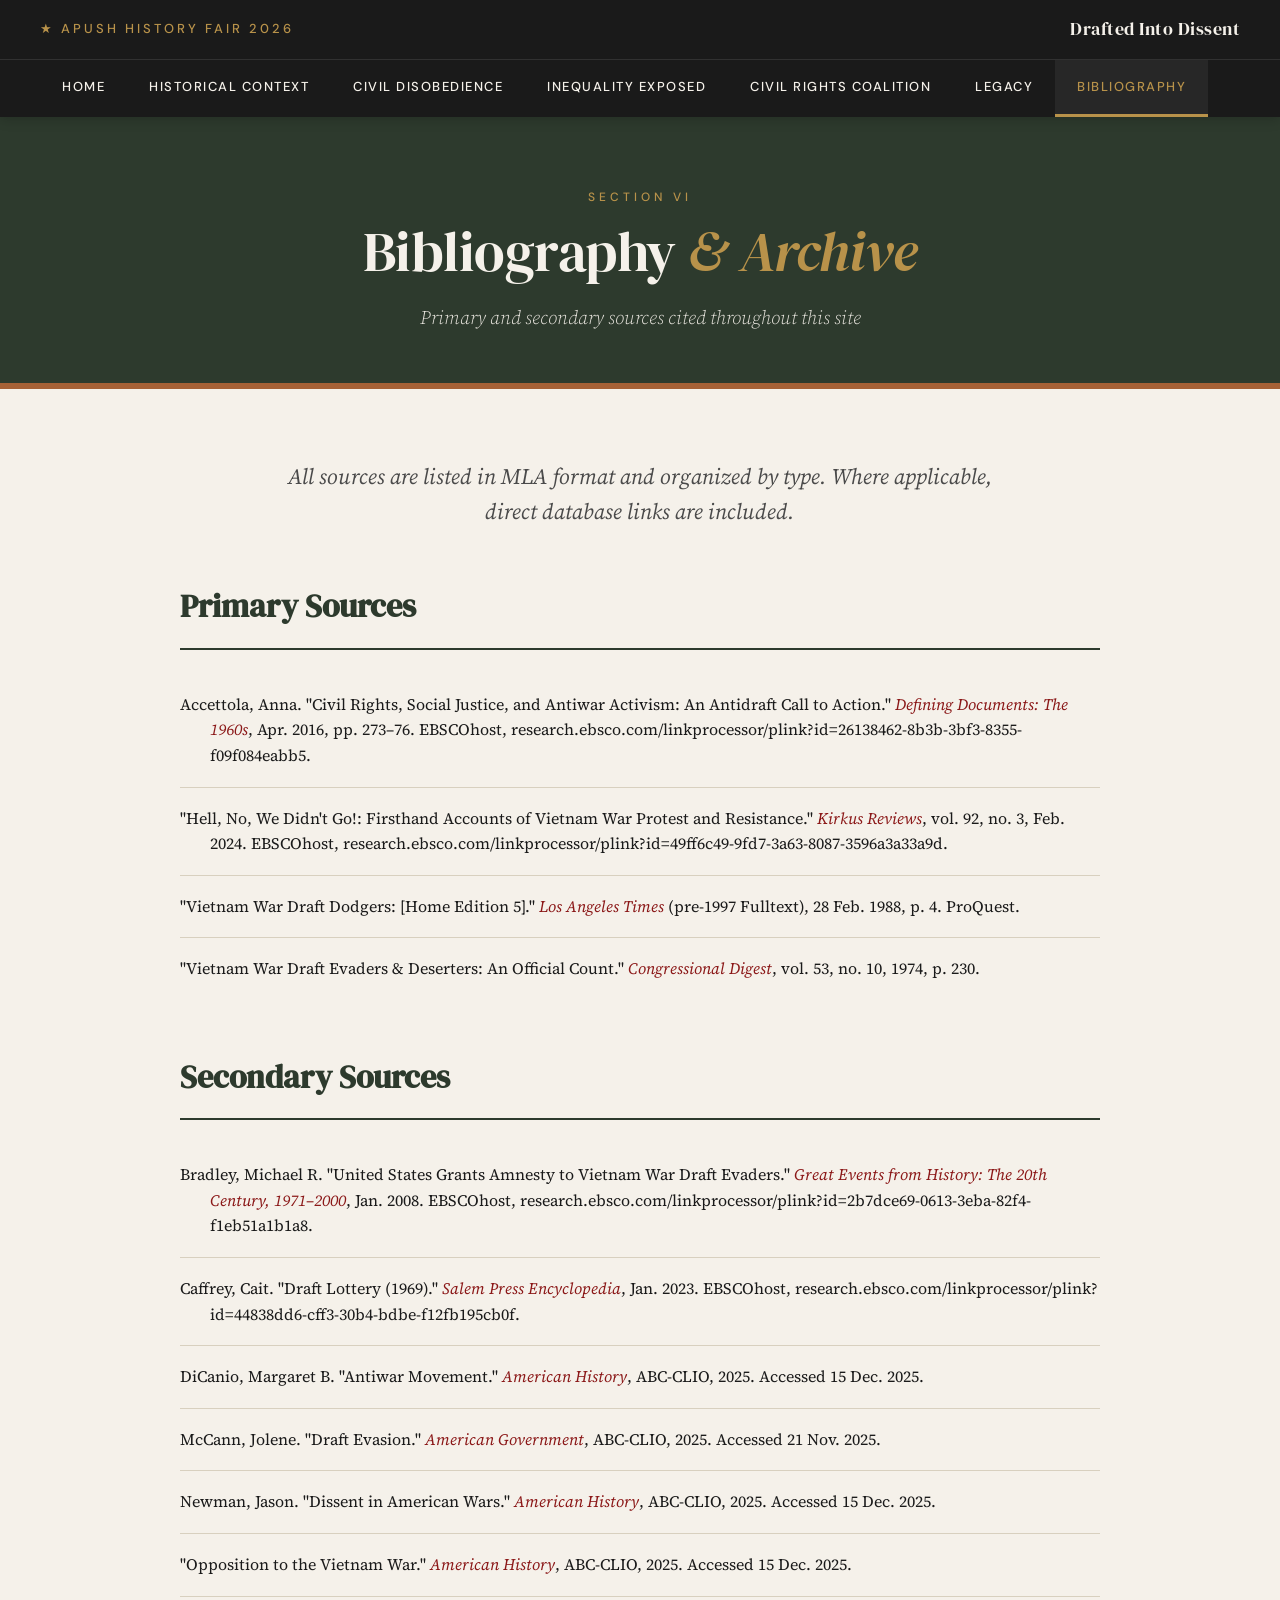
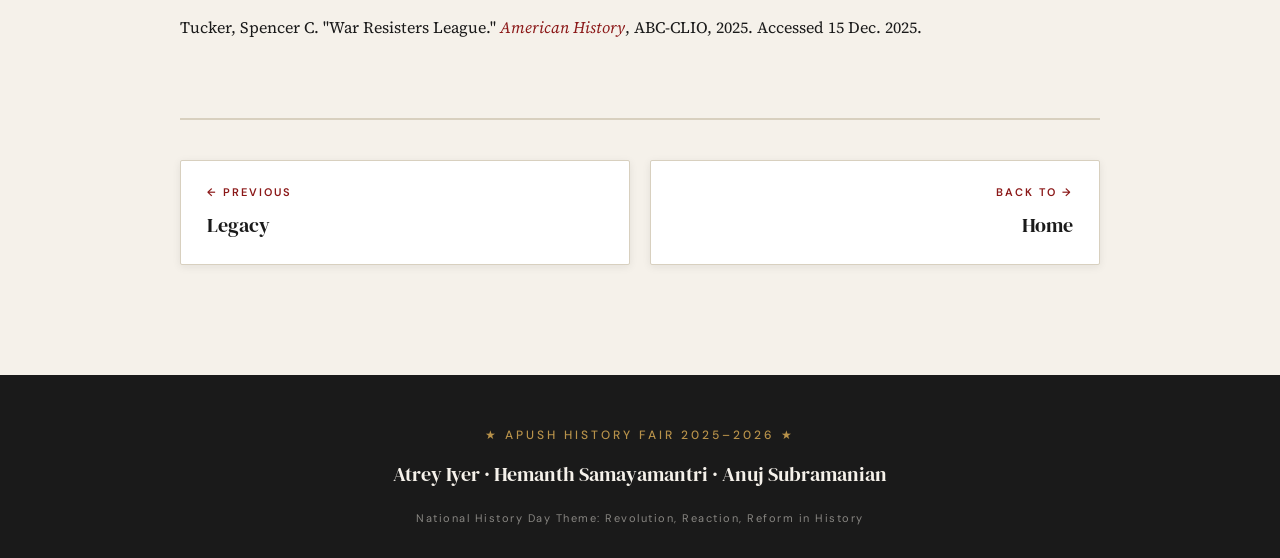
==== bibliography.html @ 7149a208 "History Fair Website Layout Done" ====
<!DOCTYPE html>
<html lang="en">
<head>
<meta charset="UTF-8">
<meta name="viewport" content="width=device-width, initial-scale=1.0">
<title>Bibliography | Drafted Into Dissent</title>
<link rel="preconnect" href="https://fonts.googleapis.com">
<link rel="preconnect" href="https://fonts.gstatic.com" crossorigin>
<link href="https://fonts.googleapis.com/css2?family=DM+Serif+Display:ital@0;1&family=Source+Serif+4:ital,wght@0,300;0,400;0,600;1,400&family=DM+Sans:wght@400;500;600&display=swap" rel="stylesheet">
<link rel="stylesheet" href="styles.css">
</head>
<body>

<header class="site-header">
  <div class="header-top">
    <div class="site-brand">★ APUSH History Fair 2026</div>
    <div class="site-title-mini">Drafted Into Dissent</div>
    <button class="menu-toggle" onclick="document.querySelector('.page-nav').classList.toggle('open')">MENU</button>
  </div>
  <nav class="page-nav">
    <a href="index.html">Home</a>
    <a href="context.html">Historical Context</a>
    <a href="disobedience.html">Civil Disobedience</a>
    <a href="inequality.html">Inequality Exposed</a>
    <a href="civil-rights.html">Civil Rights Coalition</a>
    <a href="legacy.html">Legacy</a>
    <a href="bibliography.html" class="active">Bibliography</a>
  </nav>
</header>

<main>

  <section class="page-banner">
    <div class="page-eyebrow">Section VI</div>
    <h1 class="page-title">Bibliography <em>&amp; Archive</em></h1>
    <p class="page-subtitle">Primary and secondary sources cited throughout this site</p>
  </section>

  <div class="container">
    <section class="content">

      <p class="intro-text">All sources are listed in MLA format and organized by type. Where applicable, direct database links are included.</p>

      <div class="bib-section">
        <h2>Primary Sources</h2>

        <div class="bib-entry">
          Accettola, Anna. "Civil Rights, Social Justice, and Antiwar Activism: An Antidraft Call to Action." <em>Defining Documents: The 1960s</em>, Apr. 2016, pp. 273–76. EBSCOhost, research.ebsco.com/linkprocessor/plink?id=26138462-8b3b-3bf3-8355-f09f084eabb5.
        </div>

        <div class="bib-entry">
          "Hell, No, We Didn't Go!: Firsthand Accounts of Vietnam War Protest and Resistance." <em>Kirkus Reviews</em>, vol. 92, no. 3, Feb. 2024. EBSCOhost, research.ebsco.com/linkprocessor/plink?id=49ff6c49-9fd7-3a63-8087-3596a3a33a9d.
        </div>

        <div class="bib-entry">
          "Vietnam War Draft Dodgers: [Home Edition 5]." <em>Los Angeles Times</em> (pre-1997 Fulltext), 28 Feb. 1988, p. 4. ProQuest.
        </div>

        <div class="bib-entry">
          "Vietnam War Draft Evaders &amp; Deserters: An Official Count." <em>Congressional Digest</em>, vol. 53, no. 10, 1974, p. 230.
        </div>

      </div>

      <div class="bib-section">
        <h2>Secondary Sources</h2>

        <div class="bib-entry">
          Bradley, Michael R. "United States Grants Amnesty to Vietnam War Draft Evaders." <em>Great Events from History: The 20th Century, 1971–2000</em>, Jan. 2008. EBSCOhost, research.ebsco.com/linkprocessor/plink?id=2b7dce69-0613-3eba-82f4-f1eb51a1b1a8.
        </div>

        <div class="bib-entry">
          Caffrey, Cait. "Draft Lottery (1969)." <em>Salem Press Encyclopedia</em>, Jan. 2023. EBSCOhost, research.ebsco.com/linkprocessor/plink?id=44838dd6-cff3-30b4-bdbe-f12fb195cb0f.
        </div>

        <div class="bib-entry">
          DiCanio, Margaret B. "Antiwar Movement." <em>American History</em>, ABC-CLIO, 2025. Accessed 15 Dec. 2025.
        </div>

        <div class="bib-entry">
          McCann, Jolene. "Draft Evasion." <em>American Government</em>, ABC-CLIO, 2025. Accessed 21 Nov. 2025.
        </div>

        <div class="bib-entry">
          Newman, Jason. "Dissent in American Wars." <em>American History</em>, ABC-CLIO, 2025. Accessed 15 Dec. 2025.
        </div>

        <div class="bib-entry">
          "Opposition to the Vietnam War." <em>American History</em>, ABC-CLIO, 2025. Accessed 15 Dec. 2025.
        </div>

        <div class="bib-entry">
          Tucker, Spencer C. "War Resisters League." <em>American History</em>, ABC-CLIO, 2025. Accessed 15 Dec. 2025.
        </div>

      </div>

      <nav class="page-pagination">
        <a href="legacy.html" class="page-pag-prev">
          <span class="page-pag-label">← Previous</span>
          <span class="page-pag-title">Legacy</span>
        </a>
        <a href="index.html" class="page-pag-next">
          <span class="page-pag-label">Back to →</span>
          <span class="page-pag-title">Home</span>
        </a>
      </nav>

    </section>
  </div>

</main>

<footer class="site-footer">
  <div class="footer-brand">★ APUSH History Fair 2025–2026 ★</div>
  <div class="footer-names">Atrey Iyer · Hemanth Samayamantri · Anuj Subramanian</div>
  <div class="footer-meta">National History Day Theme: Revolution, Reaction, Reform in History</div>
</footer>

<script>
  document.querySelectorAll('.page-nav a').forEach(a => {
    a.addEventListener('click', () => document.querySelector('.page-nav').classList.remove('open'));
  });
</script>

</body>
</html>
---- styles.css ----
/* ============================================
   DRAFTED INTO DISSENT — Shared Stylesheet
   ============================================ */

:root {
  --bg: #f5f1ea;
  --bg-alt: #ebe5d8;
  --card: #ffffff;
  --ink: #1a1a1a;
  --ink-soft: #4a4a4a;
  --muted: #7a7a7a;
  --accent: #8b1818;
  --accent-dark: #6b0e0e;
  --olive: #2d3a2d;
  --olive-soft: #4a5a48;
  --gold: #b8924a;
  --border: #d8d0bf;
  --shadow: 0 2px 8px rgba(26, 26, 26, 0.08);
  --shadow-lg: 0 8px 24px rgba(26, 26, 26, 0.12);
}

* { margin: 0; padding: 0; box-sizing: border-box; }

html { scroll-behavior: smooth; }

body {
  font-family: 'Source Serif 4', Georgia, serif;
  background: var(--bg);
  color: var(--ink);
  line-height: 1.7;
  font-size: 18px;
  min-height: 100vh;
  display: flex;
  flex-direction: column;
}

/* ============================================
   NAVIGATION
   ============================================ */

header.site-header {
  background: var(--ink);
  color: var(--bg);
  padding: 0;
  position: sticky;
  top: 0;
  z-index: 100;
  box-shadow: 0 2px 12px rgba(0,0,0,0.2);
}

.header-top {
  padding: 14px 40px;
  border-bottom: 1px solid rgba(255,255,255,0.1);
  display: flex;
  justify-content: space-between;
  align-items: center;
}

.site-brand {
  font-family: 'DM Sans', sans-serif;
  font-size: 13px;
  letter-spacing: 3px;
  text-transform: uppercase;
  font-weight: 500;
  color: var(--gold);
}

.site-title-mini {
  font-family: 'DM Serif Display', serif;
  font-size: 18px;
  color: var(--bg);
  letter-spacing: 0.5px;
}

nav.page-nav {
  padding: 0 40px;
  display: flex;
  overflow-x: auto;
  scrollbar-width: thin;
}

nav.page-nav a {
  color: var(--bg);
  text-decoration: none;
  font-family: 'DM Sans', sans-serif;
  font-size: 13px;
  font-weight: 500;
  letter-spacing: 1.5px;
  text-transform: uppercase;
  padding: 16px 22px;
  white-space: nowrap;
  border-bottom: 3px solid transparent;
  transition: all 0.2s ease;
}

nav.page-nav a:hover {
  color: var(--gold);
  background: rgba(255,255,255,0.04);
}

nav.page-nav a.active {
  color: var(--gold);
  border-bottom-color: var(--gold);
  background: rgba(255,255,255,0.06);
}

.menu-toggle {
  display: none;
  background: none;
  border: 1px solid var(--bg);
  color: var(--bg);
  font-family: 'DM Sans', sans-serif;
  padding: 6px 12px;
  cursor: pointer;
  font-size: 12px;
  letter-spacing: 1px;
}

/* ============================================
   MAIN
   ============================================ */

main {
  flex: 1;
  width: 100%;
}

.container {
  max-width: 1000px;
  margin: 0 auto;
  padding: 0 40px;
}

.container-wide {
  max-width: 1200px;
  margin: 0 auto;
  padding: 0 40px;
}

/* ============================================
   PAGE BANNER
   ============================================ */

.page-banner {
  background: var(--olive);
  color: var(--bg);
  padding: 70px 40px 50px;
  text-align: center;
  position: relative;
  border-bottom: 6px solid var(--gold);
}

.page-banner::after {
  content: '';
  position: absolute;
  bottom: -6px;
  left: 0;
  right: 0;
  height: 6px;
  background: var(--accent);
  opacity: 0.4;
}

.page-eyebrow {
  font-family: 'DM Sans', sans-serif;
  font-size: 12px;
  letter-spacing: 4px;
  text-transform: uppercase;
  color: var(--gold);
  margin-bottom: 14px;
  font-weight: 500;
}

.page-title {
  font-family: 'DM Serif Display', serif;
  font-size: clamp(36px, 5vw, 56px);
  line-height: 1.1;
  font-weight: 400;
  max-width: 900px;
  margin: 0 auto;
  letter-spacing: -0.5px;
}

.page-title em {
  color: var(--gold);
  font-style: italic;
}

.page-subtitle {
  font-family: 'Source Serif 4', serif;
  font-size: 19px;
  font-style: italic;
  max-width: 700px;
  margin: 18px auto 0;
  opacity: 0.92;
  font-weight: 300;
}

/* ============================================
   CONTENT SECTIONS
   ============================================ */

.content {
  padding: 70px 0;
}

.intro-text {
  font-family: 'Source Serif 4', serif;
  font-size: 22px;
  line-height: 1.6;
  color: var(--ink-soft);
  font-style: italic;
  max-width: 800px;
  margin: 0 auto 50px;
  text-align: center;
  padding: 0 20px;
}

.section-block {
  margin-bottom: 60px;
}

.section-block h2 {
  font-family: 'DM Serif Display', serif;
  font-size: clamp(28px, 3.5vw, 40px);
  font-weight: 400;
  color: var(--olive);
  margin-bottom: 20px;
  line-height: 1.2;
  letter-spacing: -0.5px;
}

.section-block h3 {
  font-family: 'DM Serif Display', serif;
  font-size: 24px;
  font-weight: 400;
  color: var(--ink);
  margin-bottom: 12px;
  margin-top: 30px;
}

.section-block p {
  margin-bottom: 20px;
  font-size: 18px;
  line-height: 1.75;
}

.section-block p strong {
  color: var(--accent);
  font-weight: 600;
}

/* ============================================
   IMAGE PLACEHOLDERS
   ============================================ */

.img-placeholder {
  background: var(--bg-alt);
  border: 2px dashed var(--olive-soft);
  padding: 30px;
  margin: 30px 0;
  text-align: center;
  display: flex;
  flex-direction: column;
  align-items: center;
  justify-content: center;
  gap: 12px;
  aspect-ratio: 16/10;
  position: relative;
  border-radius: 2px;
}

.img-placeholder::before {
  content: 'INSERT IMAGE';
  position: absolute;
  top: 14px;
  left: 14px;
  font-family: 'DM Sans', sans-serif;
  font-size: 10px;
  letter-spacing: 2px;
  font-weight: 600;
  color: var(--accent);
  background: var(--card);
  padding: 4px 10px;
  border: 1px solid var(--accent);
}

.img-placeholder .icon {
  font-size: 48px;
  opacity: 0.4;
  color: var(--olive);
}

.img-placeholder .desc {
  font-family: 'DM Sans', sans-serif;
  font-size: 13px;
  color: var(--ink-soft);
  max-width: 80%;
  line-height: 1.5;
  font-style: italic;
}

.img-caption {
  font-family: 'DM Sans', sans-serif;
  font-size: 12px;
  text-transform: uppercase;
  letter-spacing: 1.5px;
  color: var(--muted);
  margin-top: -20px;
  margin-bottom: 30px;
  text-align: center;
  font-weight: 500;
}

/* Side-by-side layout */
.split {
  display: grid;
  grid-template-columns: 1fr 1fr;
  gap: 40px;
  align-items: start;
  margin: 40px 0;
}

/* ============================================
   THESIS BOX (Home page)
   ============================================ */

.thesis-box {
  background: var(--card);
  border-left: 6px solid var(--accent);
  padding: 40px 50px;
  margin: 50px 0;
  box-shadow: var(--shadow-lg);
  position: relative;
}

.thesis-box-label {
  font-family: 'DM Sans', sans-serif;
  font-size: 11px;
  letter-spacing: 3px;
  text-transform: uppercase;
  color: var(--accent);
  font-weight: 600;
  margin-bottom: 14px;
}

.thesis-box p {
  font-family: 'DM Serif Display', serif;
  font-size: 22px;
  line-height: 1.5;
  color: var(--ink);
  font-weight: 400;
}

.thesis-box .highlight {
  background: linear-gradient(transparent 60%, rgba(184, 146, 74, 0.35) 60%);
  padding: 0 2px;
}

.question-box {
  background: var(--olive);
  color: var(--bg);
  padding: 30px 40px;
  margin: 30px 0;
  border-radius: 2px;
}

.question-box-label {
  font-family: 'DM Sans', sans-serif;
  font-size: 11px;
  letter-spacing: 3px;
  text-transform: uppercase;
  color: var(--gold);
  font-weight: 600;
  margin-bottom: 10px;
}

.question-box p {
  font-family: 'Source Serif 4', serif;
  font-size: 18px;
  line-height: 1.6;
  font-style: italic;
}

/* ============================================
   EVIDENCE CARDS
   ============================================ */

.evidence-card {
  background: var(--card);
  border: 1px solid var(--border);
  padding: 30px 36px;
  margin: 30px 0;
  box-shadow: var(--shadow);
  border-radius: 2px;
}

.evidence-label {
  font-family: 'DM Sans', sans-serif;
  font-size: 11px;
  letter-spacing: 3px;
  text-transform: uppercase;
  color: var(--accent);
  font-weight: 600;
  margin-bottom: 14px;
  display: flex;
  align-items: center;
  gap: 10px;
}

.evidence-label::before {
  content: '';
  width: 24px;
  height: 2px;
  background: var(--accent);
}

.evidence-card h4 {
  font-family: 'DM Serif Display', serif;
  font-size: 20px;
  font-weight: 400;
  color: var(--ink);
  margin-bottom: 14px;
  line-height: 1.3;
}

.evidence-card p {
  font-size: 17px;
  line-height: 1.7;
  margin-bottom: 14px;
}

.evidence-source {
  font-family: 'DM Sans', sans-serif;
  font-size: 12px;
  color: var(--muted);
  margin-top: 16px;
  padding-top: 14px;
  border-top: 1px dashed var(--border);
  font-style: italic;
}

.analysis-card {
  background: var(--olive);
  color: var(--bg);
  padding: 26px 36px;
  margin-top: -10px;
  margin-bottom: 30px;
  margin-left: 30px;
  border-radius: 2px;
  box-shadow: var(--shadow);
}

.analysis-label {
  font-family: 'DM Sans', sans-serif;
  font-size: 11px;
  letter-spacing: 3px;
  text-transform: uppercase;
  color: var(--gold);
  font-weight: 600;
  margin-bottom: 12px;
}

.analysis-card p {
  font-size: 16px;
  line-height: 1.65;
}

/* ============================================
   STATS
   ============================================ */

.stats-row {
  display: grid;
  grid-template-columns: repeat(auto-fit, minmax(180px, 1fr));
  gap: 30px;
  margin: 50px 0;
  background: var(--ink);
  color: var(--bg);
  padding: 40px;
  border-radius: 2px;
}

.stat {
  text-align: center;
  border-right: 1px solid rgba(255,255,255,0.15);
  padding: 0 15px;
}

.stat:last-child { border-right: none; }

.stat-num {
  font-family: 'DM Serif Display', serif;
  font-size: 44px;
  line-height: 1;
  color: var(--gold);
  margin-bottom: 8px;
}

.stat-label {
  font-family: 'DM Sans', sans-serif;
  font-size: 11px;
  letter-spacing: 2px;
  text-transform: uppercase;
  font-weight: 500;
  opacity: 0.85;
}

/* ============================================
   PAGE NAVIGATION (PREV/NEXT)
   ============================================ */

.page-pagination {
  display: grid;
  grid-template-columns: 1fr 1fr;
  gap: 20px;
  margin: 60px 0 0;
  padding: 40px 0;
  border-top: 2px solid var(--border);
}

.page-pagination a {
  display: block;
  background: var(--card);
  border: 1px solid var(--border);
  padding: 22px 26px;
  text-decoration: none;
  color: var(--ink);
  transition: all 0.2s ease;
  box-shadow: var(--shadow);
  border-radius: 2px;
}

.page-pagination a:hover {
  background: var(--olive);
  color: var(--bg);
  border-color: var(--olive);
  transform: translateY(-2px);
  box-shadow: var(--shadow-lg);
}

.page-pagination a:hover .page-pag-label,
.page-pagination a:hover .page-pag-title {
  color: var(--bg);
}

.page-pagination .page-pag-prev { text-align: left; }
.page-pagination .page-pag-next { text-align: right; }

.page-pag-label {
  font-family: 'DM Sans', sans-serif;
  font-size: 11px;
  letter-spacing: 2px;
  text-transform: uppercase;
  color: var(--accent);
  font-weight: 600;
  margin-bottom: 6px;
  display: block;
  transition: color 0.2s;
}

.page-pag-title {
  font-family: 'DM Serif Display', serif;
  font-size: 20px;
  color: var(--ink);
  transition: color 0.2s;
}

.page-pagination a.disabled {
  opacity: 0.4;
  pointer-events: none;
  cursor: default;
}

/* ============================================
   HOME PAGE HERO
   ============================================ */

.home-hero {
  background: var(--ink);
  color: var(--bg);
  padding: 90px 40px 70px;
  text-align: center;
  border-bottom: 6px solid var(--gold);
  position: relative;
  overflow: hidden;
}

.home-hero::before {
  content: '';
  position: absolute;
  inset: 0;
  background-image:
    radial-gradient(ellipse at top left, rgba(184, 146, 74, 0.08) 0%, transparent 50%),
    radial-gradient(ellipse at bottom right, rgba(139, 24, 24, 0.1) 0%, transparent 50%);
  pointer-events: none;
}

.home-hero > * { position: relative; z-index: 1; }

.home-hero-eyebrow {
  font-family: 'DM Sans', sans-serif;
  font-size: 13px;
  letter-spacing: 5px;
  text-transform: uppercase;
  color: var(--gold);
  margin-bottom: 22px;
  font-weight: 500;
  display: flex;
  align-items: center;
  justify-content: center;
  gap: 20px;
}

.home-hero-eyebrow::before,
.home-hero-eyebrow::after {
  content: '';
  width: 60px;
  height: 1px;
  background: var(--gold);
}

.home-hero h1 {
  font-family: 'DM Serif Display', serif;
  font-size: clamp(56px, 9vw, 120px);
  line-height: 0.95;
  letter-spacing: -2px;
  font-weight: 400;
  margin-bottom: 24px;
}

.home-hero h1 em {
  color: var(--accent);
  font-style: italic;
}

.home-hero .tagline {
  font-family: 'Source Serif 4', serif;
  font-size: clamp(18px, 2vw, 22px);
  font-style: italic;
  max-width: 800px;
  margin: 0 auto 40px;
  opacity: 0.92;
}

.home-meta {
  display: flex;
  justify-content: center;
  gap: 50px;
  flex-wrap: wrap;
  padding-top: 30px;
  border-top: 1px solid rgba(255,255,255,0.15);
  max-width: 900px;
  margin: 40px auto 0;
}

.home-meta-item {
  font-family: 'DM Sans', sans-serif;
  font-size: 13px;
}

.home-meta-label {
  display: block;
  color: var(--gold);
  font-size: 10px;
  letter-spacing: 2.5px;
  text-transform: uppercase;
  margin-bottom: 6px;
  font-weight: 600;
}

.home-meta-value {
  color: var(--bg);
  font-size: 14px;
}

/* ============================================
   TIMELINE
   ============================================ */

.timeline-list {
  list-style: none;
  position: relative;
  padding-left: 30px;
}

.timeline-list::before {
  content: '';
  position: absolute;
  left: 8px;
  top: 12px;
  bottom: 12px;
  width: 2px;
  background: var(--olive);
}

.timeline-list li {
  position: relative;
  padding: 16px 0 16px 20px;
  border-bottom: 1px dashed var(--border);
}

.timeline-list li:last-child { border-bottom: none; }

.timeline-list li::before {
  content: '';
  position: absolute;
  left: -27px;
  top: 24px;
  width: 14px;
  height: 14px;
  background: var(--accent);
  border: 3px solid var(--bg);
  border-radius: 50%;
  box-shadow: 0 0 0 2px var(--olive);
}

.timeline-year {
  font-family: 'DM Serif Display', serif;
  font-size: 22px;
  color: var(--accent);
  margin-right: 16px;
  font-weight: 400;
}

.timeline-event {
  font-family: 'Source Serif 4', serif;
  font-size: 17px;
  color: var(--ink);
}

/* ============================================
   BIBLIOGRAPHY
   ============================================ */

.bib-section { margin-bottom: 50px; }

.bib-section h2 {
  font-family: 'DM Serif Display', serif;
  font-size: 32px;
  color: var(--olive);
  margin-bottom: 24px;
  padding-bottom: 14px;
  border-bottom: 2px solid var(--olive);
}

.bib-entry {
  padding: 18px 0;
  border-bottom: 1px solid var(--border);
  font-size: 16px;
  line-height: 1.6;
  padding-left: 30px;
  text-indent: -30px;
}

.bib-entry:last-child { border-bottom: none; }

.bib-entry em { color: var(--accent); }

/* ============================================
   FOOTER
   ============================================ */

footer.site-footer {
  background: var(--ink);
  color: var(--bg);
  padding: 50px 40px 30px;
  text-align: center;
  margin-top: auto;
}

.footer-brand {
  font-family: 'DM Sans', sans-serif;
  font-size: 12px;
  letter-spacing: 3px;
  text-transform: uppercase;
  color: var(--gold);
  margin-bottom: 12px;
  font-weight: 500;
}

.footer-names {
  font-family: 'DM Serif Display', serif;
  font-size: 20px;
  margin-bottom: 8px;
}

.footer-meta {
  font-family: 'DM Sans', sans-serif;
  font-size: 11px;
  color: rgba(245, 241, 234, 0.5);
  letter-spacing: 1.5px;
  margin-top: 18px;
}

/* ============================================
   RESPONSIVE
   ============================================ */

@media (max-width: 768px) {
  body { font-size: 16px; }

  .header-top { padding: 12px 20px; }

  nav.page-nav {
    display: none;
    flex-direction: column;
    padding: 0;
    background: var(--ink);
  }

  nav.page-nav.open { display: flex; }

  nav.page-nav a {
    padding: 14px 20px;
    border-bottom: 1px solid rgba(255,255,255,0.1);
  }

  .menu-toggle { display: block; }

  .container, .container-wide { padding: 0 20px; }

  .home-hero { padding: 60px 20px 50px; }

  .home-meta { gap: 25px; }

  .page-banner { padding: 50px 20px 40px; }

  .content { padding: 50px 0; }

  .split { grid-template-columns: 1fr; gap: 25px; }

  .analysis-card { margin-left: 0; }

  .evidence-card { padding: 24px 22px; }

  .thesis-box { padding: 28px 24px; }

  .stat { border-right: none; border-bottom: 1px solid rgba(255,255,255,0.15); padding-bottom: 20px; }
  .stat:last-child { border-bottom: none; }

  .page-pagination { grid-template-columns: 1fr; }
  .page-pagination .page-pag-next { text-align: left; }
}

/* Subtle page-load fade */
main {
  animation: pageIn 0.5s ease;
}

@keyframes pageIn {
  from { opacity: 0; transform: translateY(8px); }
  to { opacity: 1; transform: translateY(0); }
}
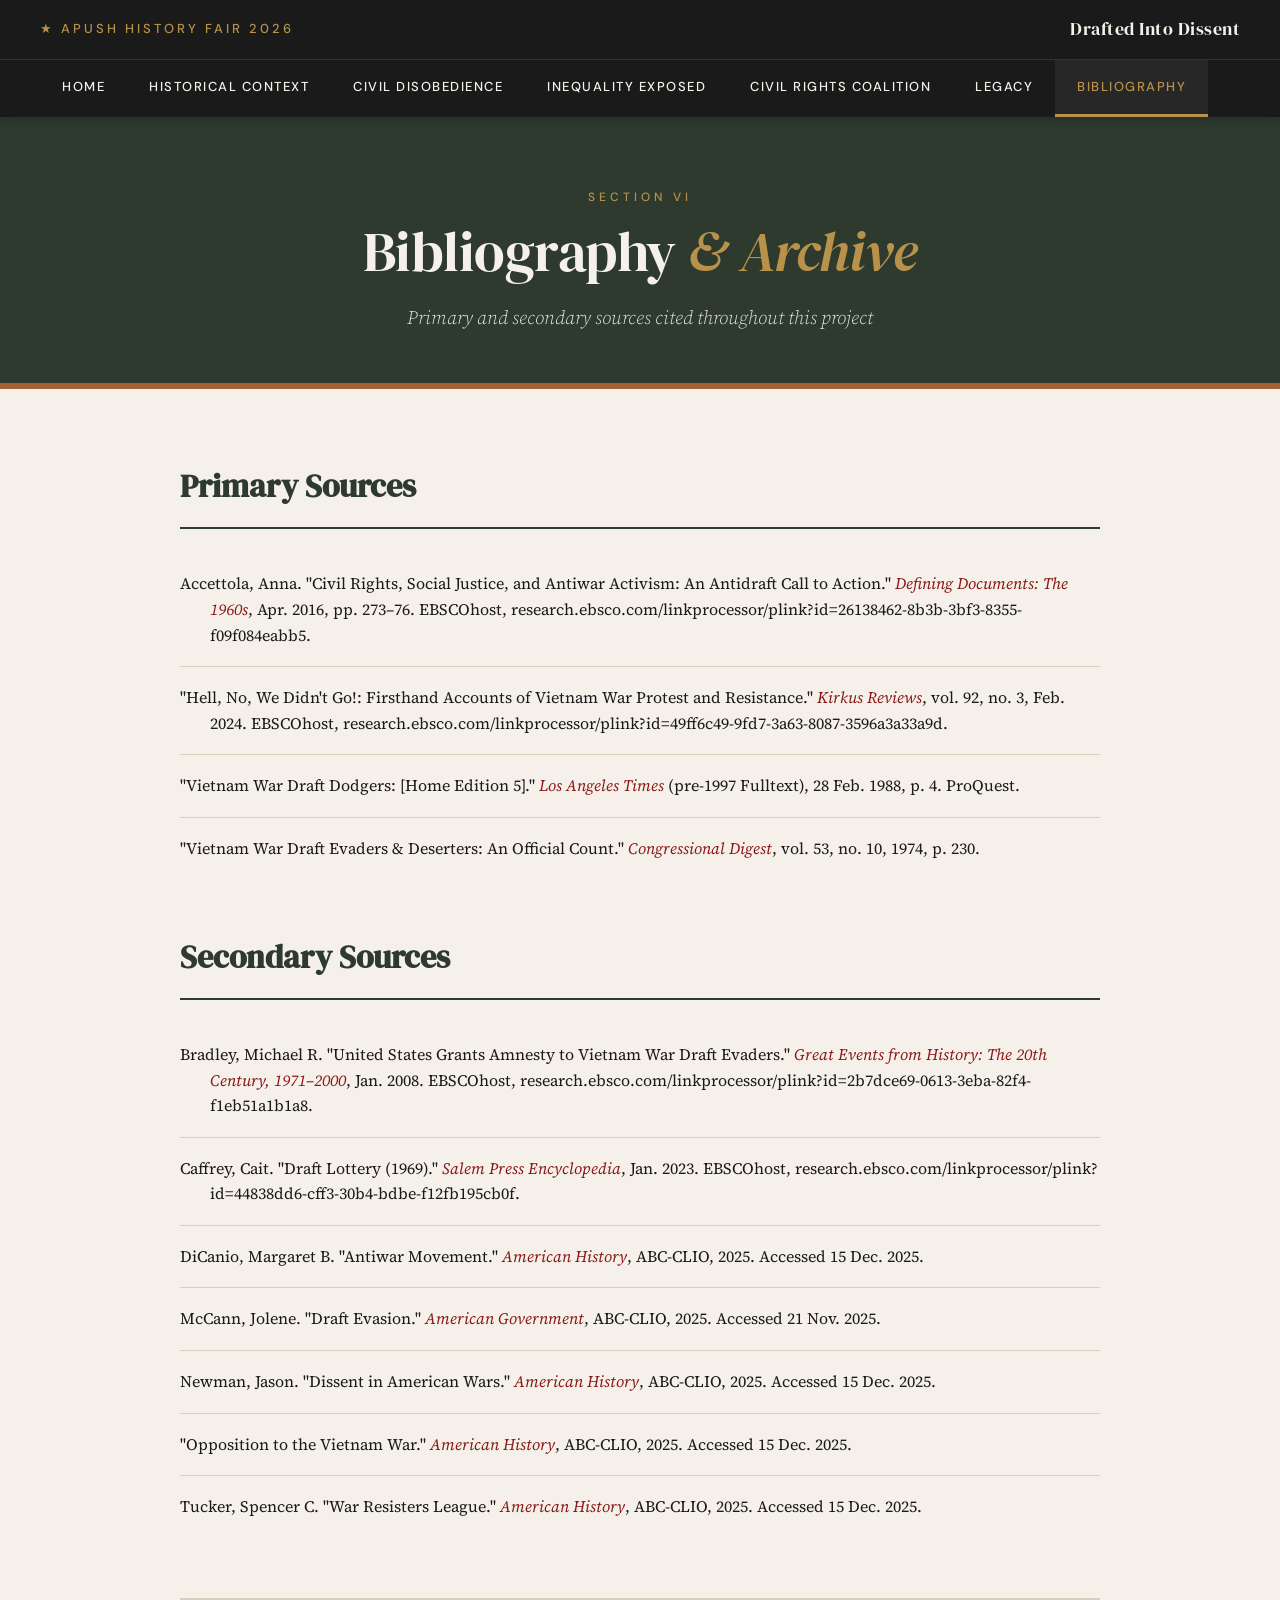
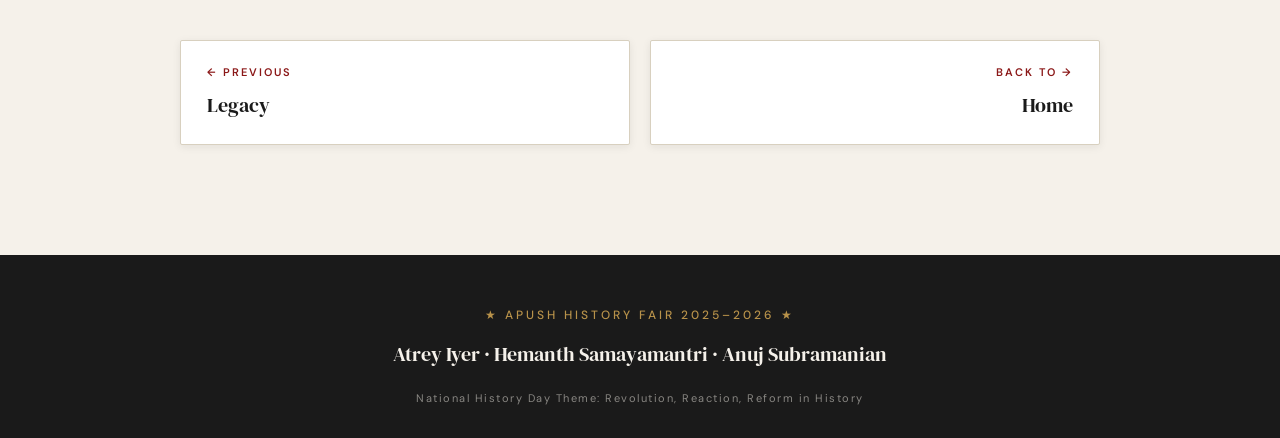
==== commit fad329b8: "Modify subtitle in bibliography section Updated the subtitle to reflect project context." ====
--- a/bibliography.html
+++ b/bibliography.html
@@ -33,13 +33,13 @@
   <section class="page-banner">
     <div class="page-eyebrow">Section VI</div>
     <h1 class="page-title">Bibliography <em>&amp; Archive</em></h1>
-    <p class="page-subtitle">Primary and secondary sources cited throughout this site</p>
+    <p class="page-subtitle">Primary and secondary sources cited throughout this project</p>
   </section>
 
   <div class="container">
     <section class="content">
 
-      <p class="intro-text">All sources are listed in MLA format and organized by type. Where applicable, direct database links are included.</p>
+      
 
       <div class="bib-section">
         <h2>Primary Sources</h2>
--- a/styles.css
+++ b/styles.css
@@ -301,29 +301,43 @@
 }
 
 .img-caption {
-  font-family: 'DM Sans', sans-serif;
-  font-size: 12px;
-  text-transform: uppercase;
-  letter-spacing: 1.5px;
-  color: var(--muted);
-  margin-top: -20px;
-  margin-bottom: 30px;
+  font-family: 'Source Serif 4', Georgia, serif;
+  font-size: 13px;
+  letter-spacing: normal;
+  color: var(--ink);
+  margin: 12px auto 30px;
+  max-width: 820px;
+  width: 100%;
   text-align: center;
-  font-weight: 500;
-}
-
-/* Side-by-side layout */
-.split {
-  display: grid;
-  grid-template-columns: 1fr 1fr;
-  gap: 40px;
-  align-items: start;
-  margin: 40px 0;
-}
-
-/* ============================================
-   THESIS BOX (Home page)
-   ============================================ */
+}
+
+.img-figure {
+  margin: 30px auto;
+  max-width: 820px;
+  width: 100%;
+  text-align: center;
+}
+
+.content img {
+  display: block;
+  margin: 0 auto 18px;
+  max-width: 100%;
+  height: auto;
+}
+
+.content .split > div > div {
+  text-align: center;
+}
+
+.img-figure img {
+  width: 100%;
+  max-width: 100%;
+  height: auto;
+  display: block;
+  margin: 0 auto;
+  border-radius: 4px;
+}
+
 
 .thesis-box {
   background: var(--card);
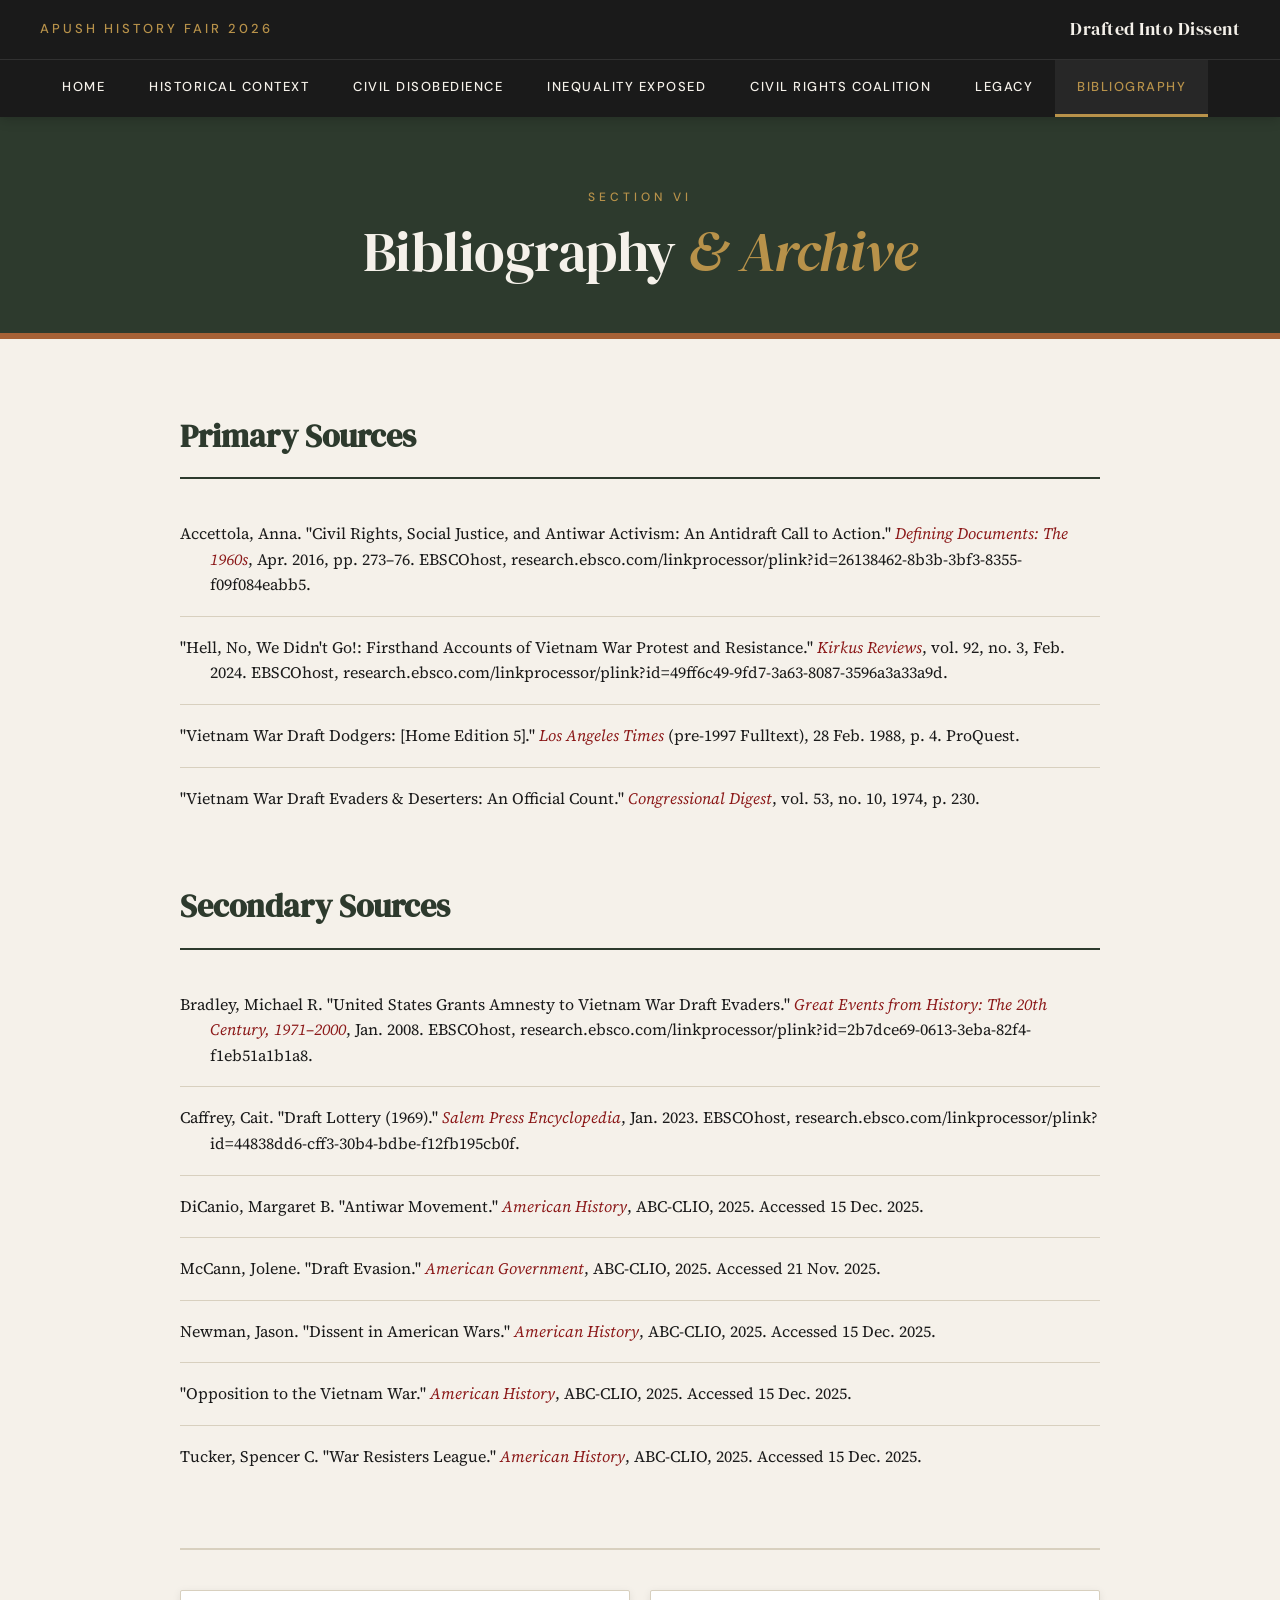
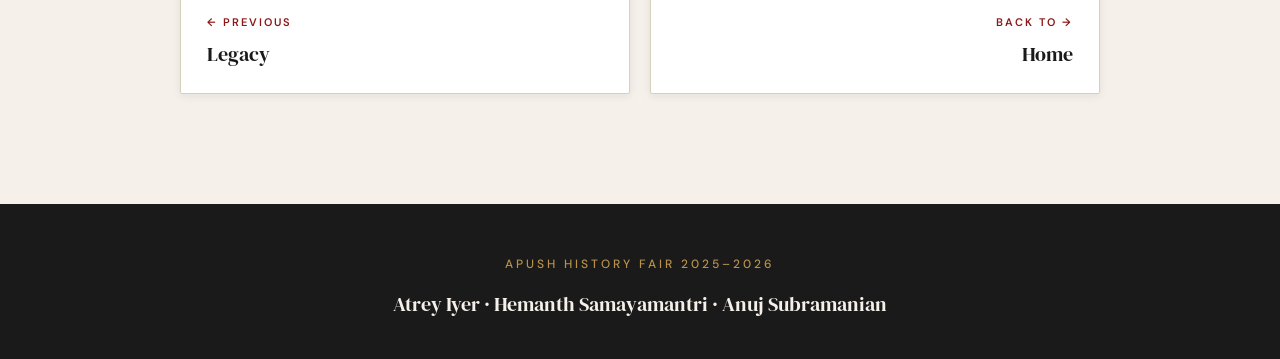
==== commit fd2f55b2: "Finished Civil Rights as well as Legacy" ====
--- a/bibliography.html
+++ b/bibliography.html
@@ -13,7 +13,7 @@
 
 <header class="site-header">
   <div class="header-top">
-    <div class="site-brand">★ APUSH History Fair 2026</div>
+    <div class="site-brand">APUSH History Fair 2026</div>
     <div class="site-title-mini">Drafted Into Dissent</div>
     <button class="menu-toggle" onclick="document.querySelector('.page-nav').classList.toggle('open')">MENU</button>
   </div>
@@ -33,8 +33,7 @@
   <section class="page-banner">
     <div class="page-eyebrow">Section VI</div>
     <h1 class="page-title">Bibliography <em>&amp; Archive</em></h1>
-    <p class="page-subtitle">Primary and secondary sources cited throughout this project</p>
-  </section>
+    </section>
 
   <div class="container">
     <section class="content">
@@ -112,10 +111,9 @@
 </main>
 
 <footer class="site-footer">
-  <div class="footer-brand">★ APUSH History Fair 2025–2026 ★</div>
+  <div class="footer-brand">APUSH History Fair 2025–2026</div>
   <div class="footer-names">Atrey Iyer · Hemanth Samayamantri · Anuj Subramanian</div>
-  <div class="footer-meta">National History Day Theme: Revolution, Reaction, Reform in History</div>
-</footer>
+  </footer>
 
 <script>
   document.querySelectorAll('.page-nav a').forEach(a => {
